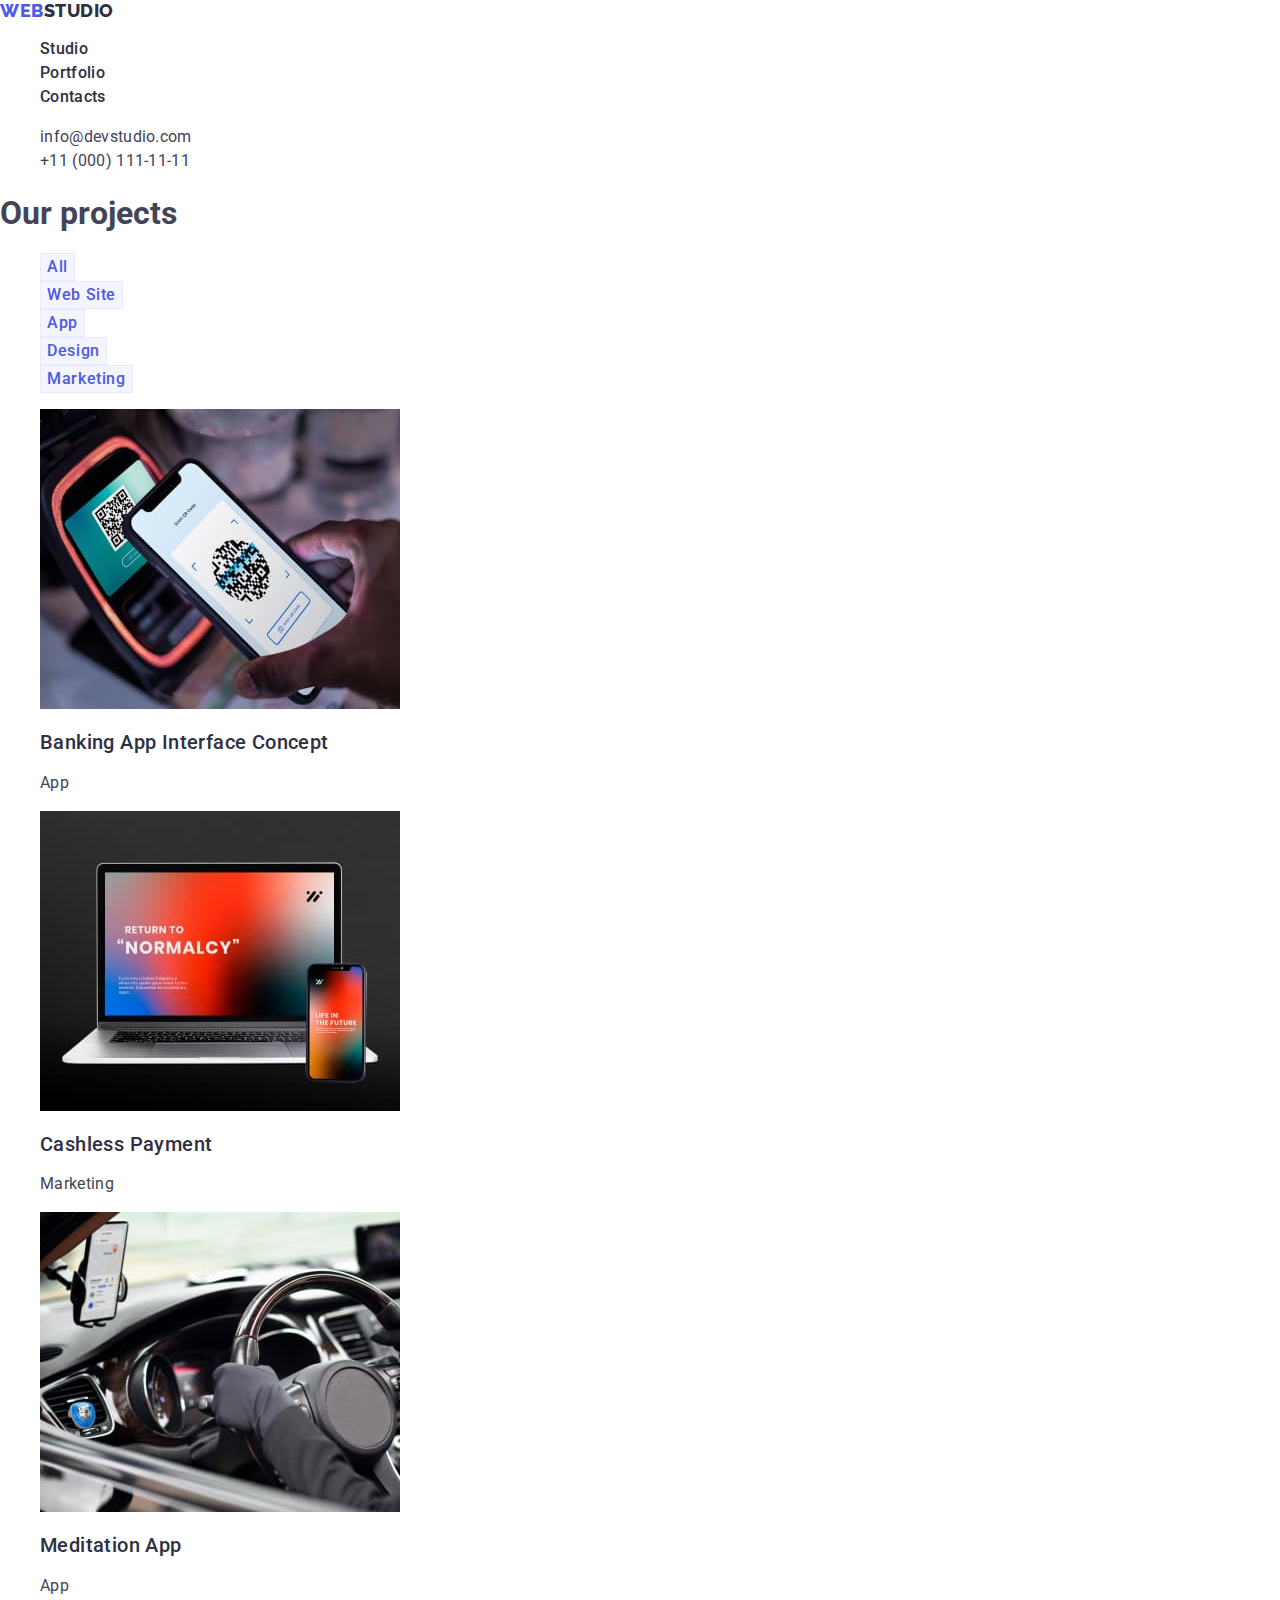
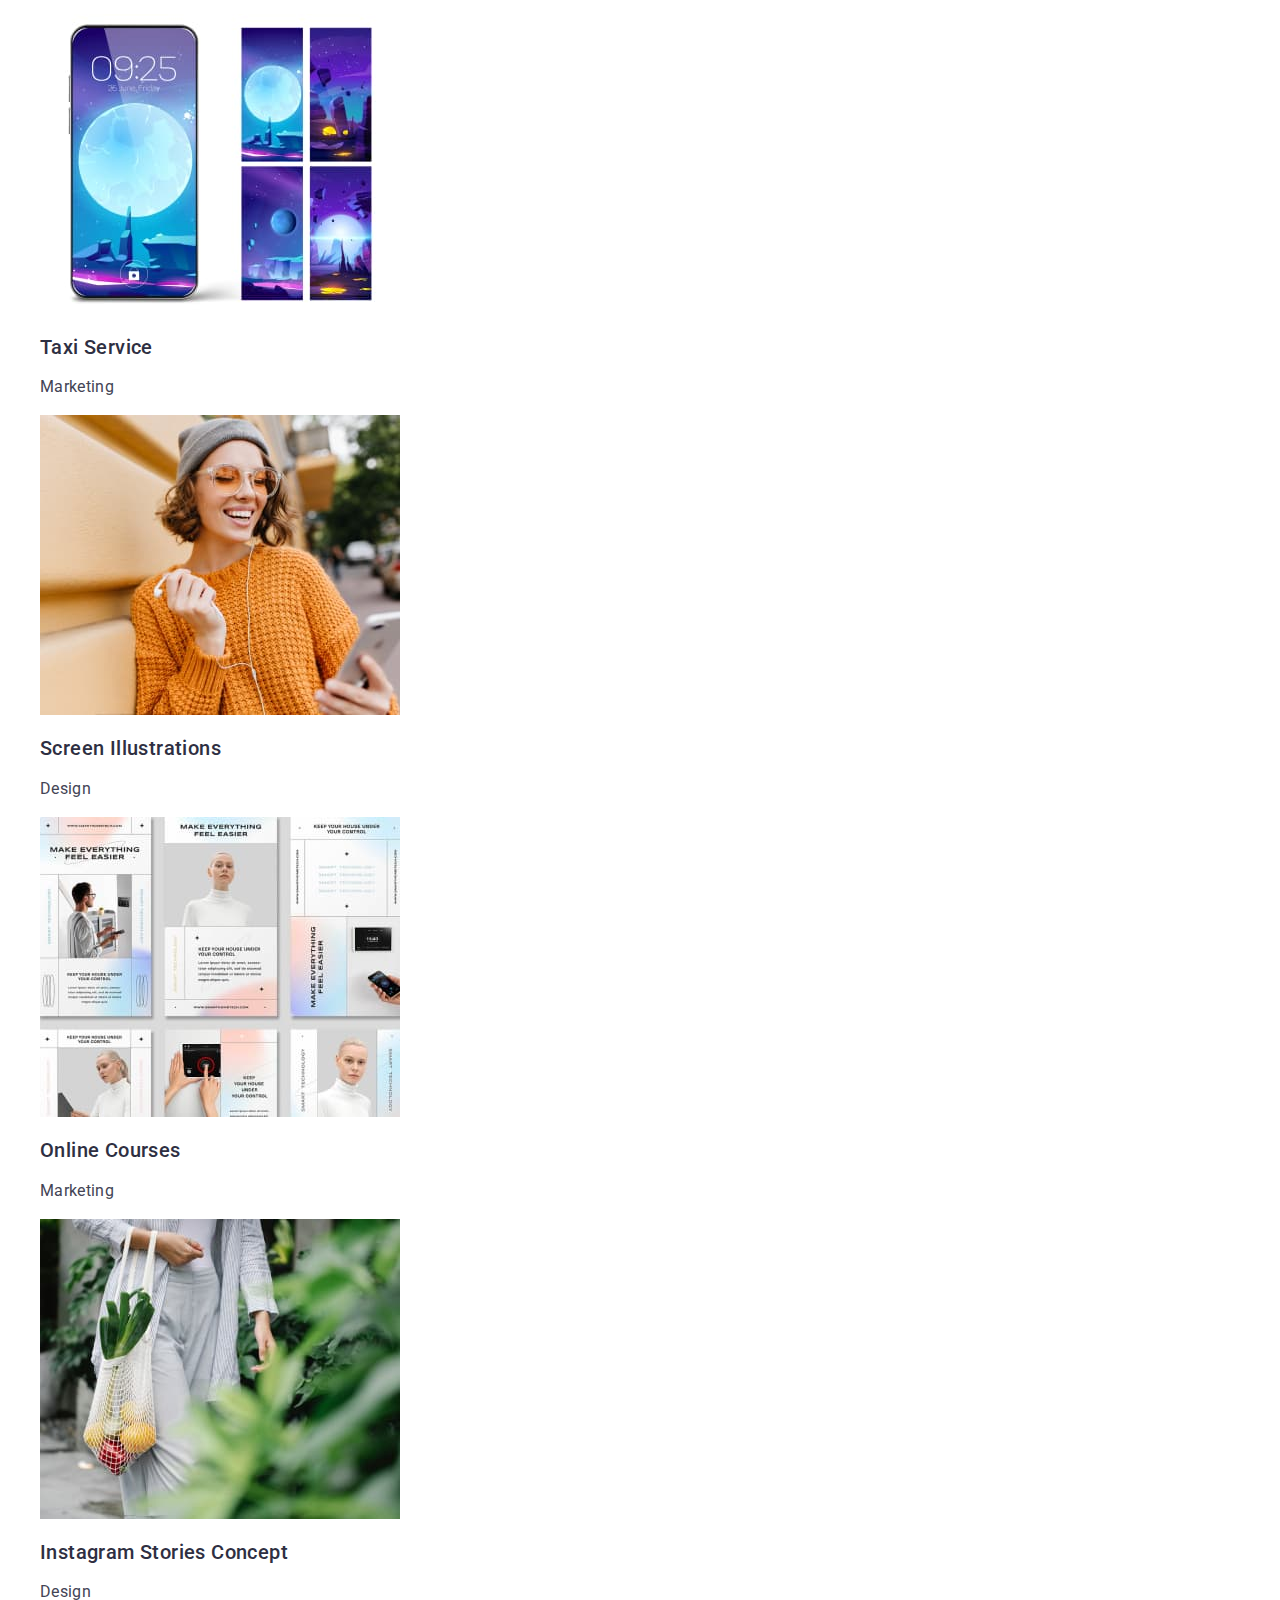
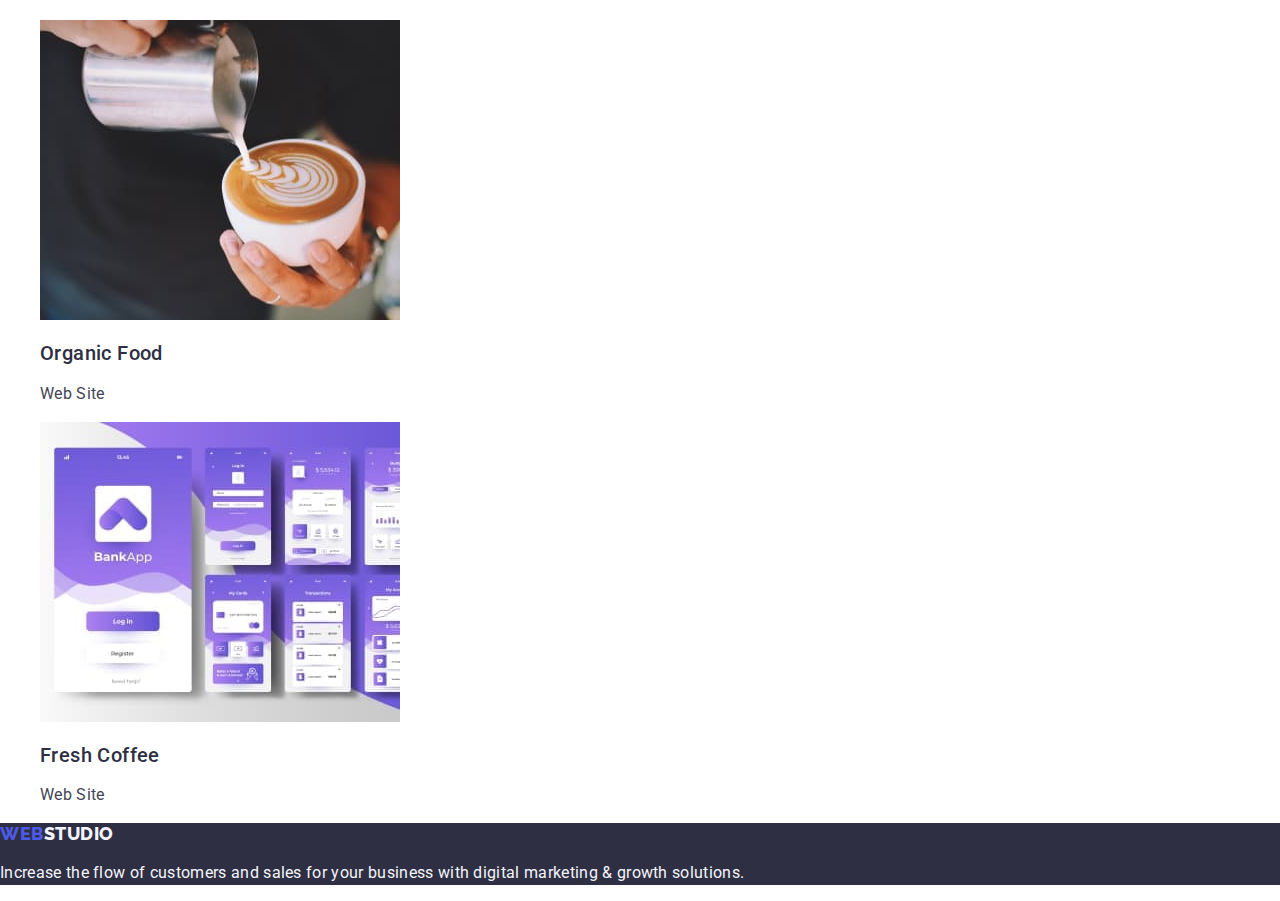
==== portfolio.html @ 51afe51d "Initial commit" ====
<!DOCTYPE html>
<html lang="en">
  <head>
    <meta charset="UTF-8" />
    <meta name="viewport" content="width=device-width, initial-scale=1.0" />
    <meta http-equiv="X-UA-Compatible" content="IE=edge" />
    <link rel="shortcut icon" href="./images//logo.svg" type="image/svg" />
    <link rel="preconnect" href="https://fonts.googleapis.com" />
    <link rel="preconnect" href="https://fonts.gstatic.com" crossorigin />
    <link
      href="https://fonts.googleapis.com/css2?family=Raleway:wght@800&family=Roboto:wght@400;500;700;900&display=swap"
      rel="stylesheet"
    />
    <link
      rel="stylesheet"
      href="https://cdn.jsdelivr.net/npm/modern-normalize@2.0.0/modern-normalize.min.css"
    />
    <link href="./css/styles.css" rel="stylesheet" />
    <title>Portfolio</title>
  </head>
  <body>
    <!-- Header -->

    <header class="section header">
      <nav class="header__nav">
        <a class="header__logo link" href="./index.html"
          >Web<span class="header__logo-studio">Studio</span></a
        >
        <ul class="menu list">
          <li class="menu__item">
            <a class="menu__link link" href="./index.html"> Studio</a>
          </li>
          <li class="menu__item">
            <a class="menu__link link" href="./portfolio.html"> Portfolio</a>
          </li>
          <li class="menu__item">
            <a class="menu__link link" href=""> Contacts</a>
          </li>
        </ul>
      </nav>
      <address class="header__address">
        <ul class="header__address__list list">
          <li class="header__address__item">
            <a
              class="header__address__link link"
              href="mailto:info@devstudio.com"
              >info@devstudio.com</a
            >
          </li>
          <li class="header__address__item">
            <a class="header__address__link link" href="tel:+110001111111"
              >+11 (000) 111-11-11</a
            >
          </li>
        </ul>
      </address>
    </header>

    <main class="main">
      <!-- <details>
        <summary>title</summary>
        <p>
          Lorem ipsum dolor sit amet consectetur adipisicing elit. Mollitia
          distinctio vitae eius? Atque placeat enim eaque et magni pariatur
          neque similique iusto blanditiis sunt, quos veniam modi, cupiditate
          beatae omnis!
        </p>
      </details> -->
      <!-- Our projects -->
      <section class="section portfolio">
        <h1 class="portfolio__head-title">Our projects</h1>
        <ul class="portfolio-btn__list list">
          <li class="portfolio-btn__item">
            <button class="portfolio-btn__button" type="button">All</button>
          </li>
          <li class="portfolio-btn__item">
            <button class="portfolio-btn__button" type="button">
              Web Site
            </button>
          </li>
          <li class="portfolio-btn__item">
            <button class="portfolio-btn__button" type="button">App</button>
          </li>
          <li class="portfolio-btn__item">
            <button class="portfolio-btn__button" type="button">Design</button>
          </li>
          <li class="portfolio-btn__item">
            <button class="portfolio-btn__button" type="button">
              Marketing
            </button>
          </li>
        </ul>
        <ul class="portfolio-projects list">
          <li class="portfolio-projects__item">
            <a class="portfolio-projects__link link" href="" target="_blank">
              <img
                class="portfolio-projects__image"
                src="./images/portfolio/img-1.jpg"
                alt="App - Banking App Interface Concept"
                width="360"
                height="300"
              />
              <h2 class="portfolio-projects__title">
                Banking App Interface Concept
              </h2>
              <p class="portfolio-projects__text">App</p>
            </a>
          </li>
          <li class="portfolio-projects__item">
            <a class="portfolio-projects__link link" href="" target="_blank">
              <img
                class="portfolio-projects__image"
                src="./images/portfolio/img-2.jpg"
                alt="Marketing - Cashless Payment"
                width="360"
                height="300"
              />
              <h2 class="portfolio-projects__title">Cashless Payment</h2>
              <p class="portfolio-projects__text">Marketing</p>
            </a>
          </li>
          <li class="portfolio-projects__item">
            <a class="portfolio-projects__link link" href="" target="_blank">
              <img
                class="portfolio-projects__image"
                src="./images/portfolio/img-3.jpg"
                alt="App - Meditation App"
                width="360"
                height="300"
              />
              <h2 class="portfolio-projects__title">Meditation App</h2>
              <p class="portfolio-projects__text">App</p>
            </a>
          </li>
          <li class="portfolio-projects__item">
            <a class="portfolio-projects__link link" href="" target="_blank">
              <img
                class="portfolio-projects__image"
                src="./images/portfolio/img-4.jpg"
                alt="Marketing - Taxi Service"
                width="360"
                height="300"
              />
              <h2 class="portfolio-projects__title">Taxi Service</h2>
              <p class="portfolio-projects__text">Marketing</p>
            </a>
          </li>
          <li class="portfolio-projects__item">
            <a class="portfolio-projects__link link" href="" target="_blank">
              <img
                class="portfolio-projects__image"
                src="./images/portfolio/img-5.jpg"
                alt="Design - Screen Illustrations"
                width="360"
                height="300"
              />
              <h2 class="portfolio-projects__title">Screen Illustrations</h2>
              <p class="portfolio-projects__text">Design</p>
            </a>
          </li>
          <li class="portfolio-projects__item">
            <a class="portfolio-projects__link link" href="" target="_blank">
              <img
                class="portfolio-projects__image"
                src="./images/portfolio/img-6.jpg"
                alt="Marketing - Online Courses"
                width="360"
                height="300"
              />
              <h2 class="portfolio-projects__title">Online Courses</h2>
              <p class="portfolio-projects__text">Marketing</p>
            </a>
          </li>
          <li class="portfolio-projects__item">
            <a class="portfolio-projects__link link" href="" target="_blank">
              <img
                class="portfolio-projects__image"
                src="./images/portfolio/img-7.jpg"
                alt="Design - Instagram Stories Concept"
                width="360"
                height="300"
              />
              <h2 class="portfolio-projects__title">
                Instagram Stories Concept
              </h2>
              <p class="portfolio-projects__text">Design</p>
            </a>
          </li>
          <li class="portfolio-projects__item">
            <a class="portfolio-projects__link link" href="" target="_blank">
              <img
                class="portfolio-projects__image"
                src="./images/portfolio/img-8.jpg"
                alt="Web Site - Organic Food"
                width="360"
                height="300"
              />
              <h2 class="portfolio-projects__title">Organic Food</h2>
              <p class="portfolio-projects__text">Web Site</p>
            </a>
          </li>
          <li class="portfolio-projects__item">
            <a class="portfolio-projects__link link" href="" target="_blank">
              <img
                class="portfolio-projects__image"
                src="./images/portfolio/img-9.jpg"
                alt="Web Site - Fresh Coffee"
                width="360"
                height="300"
              />
              <h2 class="portfolio-projects__title">Fresh Coffee</h2>
              <p class="portfolio-projects__text">Web Site</p>
            </a>
          </li>
        </ul>
      </section>
    </main>

    <!-- Footer -->

    <footer id="contacts" class="section footer">
      <a class="footer__logo link" href="./index.html"
        >Web<span class="footer__logo-studio">Studio</span></a
      >
      <p class="footer__text">
        Increase the flow of customers and sales for your business with digital
        marketing & growth solutions.
      </p>
    </footer>
  </body>
</html>
---- css/styles.css ----
:root {
  --navyblue: #2e2f42;
  --white: #ffffff;
  --slate: #434455;
  --iris: #4d5ae5;
  --cloud: #f4f4fd;
  --cornflower: #e7e9fc;
  --ocean: #404bbf;
}

body {
  font-family: "Roboto", sans-serif;
  color: var(--slate);
  background-color: var(--white);
}

button {
  cursor: pointer;
}

.link {
  text-decoration: none;
}

.list {
  list-style: none;
}

.main {
}

.section {
}

/* Header */

.header {
}

.header__nav {
}

.header__logo {
  font-family: "Raleway", sans-serif;
  font-size: 18px;
  /* font-style: normal; */
  font-weight: 800;
  line-height: 1.17;
  letter-spacing: 0.03em;
  text-transform: uppercase;
  color: var(--iris);
}

.header__logo-studio {
  color: var(--navyblue);
}

.menu {
}

.menu__item {
}

.menu__link {
  color: var(--navyblue);
  font-size: 16px;
  /* font-style: normal; */
  font-weight: 500;
  line-height: 1.5;
  letter-spacing: 0.02em;
}
.menu__link:hover,
.menu__link:focus {
  color: var(--ocean);
}

.header__address {
  font-style: normal;
}

.header__address__list {
}

.header__address__item {
}

.header__address__link {
  color: var(--slate);
  font-size: 16px;
  /* font-style: normal; */
  /* font-weight: 400; */
  line-height: 1.5;
  letter-spacing: 0.02em;
}

.header__address__link:hover,
.header__address__link:focus {
  color: var(--ocean);
}

/* Hero */

.section {
}

.hero {
  background-color: var(--navyblue);
}

.hero__head-title {
  color: var(--white);
  text-align: center;
  font-size: 56px;
  /* font-style: normal; */
  /* font-weight: 700; */
  line-height: 1.07;
  letter-spacing: 0.02em;
}
.hero__button {
  color: var(--white);
  font-size: 16px;
  /* font-style: normal; */
  font-weight: 500;
  line-height: 1.5;
  letter-spacing: 0.04em;
  background-color: var(--iris);
}

.hero__button:hover,
.hero__button:focus {
  background-color: var(--ocean);
}

/* Our advantages */

.advantages {
}

.advantages__head-title {
}

.advantages__list {
}

.advantages__item {
}

.advantages__title {
  color: var(--navyblue);
  font-size: 20px;
  /* font-style: normal; */
  font-weight: 500;
  line-height: 1.2;
  letter-spacing: 0.02em;
}

.advantages__text {
  color: var(--slate);
  font-size: 16px;
  /* font-style: normal; */
  /* font-weight: 400; */
  line-height: 1.5;
  letter-spacing: 0.02em;
}

/* What are we doing */

.about {
}

.about__head-title {
  color: var(--navyblue);
  text-align: center;
  font-size: 36px;
  /* font-style: normal; */
  /* font-weight: 700; */
  line-height: 1.11;
  letter-spacing: 0.02em;
  text-transform: capitalize;
}

.about__list {
}

.about__item {
}

.about__image {
}

/* Our Team */

.team {
  background: var(--cloud);
}

.team__head-title {
  color: var(--navyblue);
  text-align: center;
  font-size: 36px;
  /* font-style: normal; */
  /* font-weight: 700; */
  line-height: 1.11;
  letter-spacing: 0.02em;
  text-transform: capitalize;
}

.team__list {
}

.team__item {
  background-color: var(--white);
}

.team__image {
}

.team__title {
  color: var(--navyblue);
  text-align: center;
  font-size: 20px;
  /* font-style: normal; */
  font-weight: 500;
  line-height: 1.2;
  letter-spacing: 0.02em;
}

.team__text {
  color: var(--slate);
  text-align: center;
  font-size: 16px;
  /* font-style: normal; */
  /* font-weight: 400; */
  line-height: 1.5;
  letter-spacing: 0.02em;
}

/* Portfolio */

.portfolio {
}

.portfolio__head-title {
}

.portfolio-btn__list {
}

.portfolio-btn__item {
}

.portfolio-btn__button {
  color: var(--iris);
  text-align: center;
  font-size: 16px;
  /* font-style: normal; */
  font-weight: 500;
  line-height: 1.5;
  letter-spacing: 0.04em;

  border: 1px solid var(--cornflower);
  background: var(--cloud);
}

.portfolio-btn__button:hover,
.portfolio-btn__button:focus,
.portfolio-btn__button:active {
  color: var(--white);
  background: var(--ocean);
}

.portfolio-projects {
}

.portfolio-projects__item {
}

.portfolio-projects__link {
}

.portfolio-projects__image {
}

.portfolio-projects__title {
  color: var(--navyblue);
  font-size: 20px;
  /* font-style: normal; */
  font-weight: 500;
  line-height: 1.2;
  letter-spacing: 0.02em;
}

.portfolio-projects__text {
  color: var(--slate);
  font-size: 16px;
  /* font-style: normal; */
  /* font-weight: 400; */
  line-height: 1.5;
  line-height: 1.5;
  letter-spacing: 0.02em;
}

/* Footer */
.footer {
  background-color: var(--navyblue);
}

.footer__logo {
  font-family: "Raleway", sans-serif;
  font-size: 18px;
  /* font-style: normal; */
  font-weight: 800;
  line-height: 1.17;
  letter-spacing: 0.03em;
  text-transform: uppercase;
  color: var(--iris);
}

.footer__logo-studio {
  color: var(--cloud);
}

.footer__text {
  color: var(--cloud);
  font-size: 16px;
  /* font-style: normal; */
  /* font-weight: 400; */
  line-height: 1.5;
  letter-spacing: 0.02em;
}
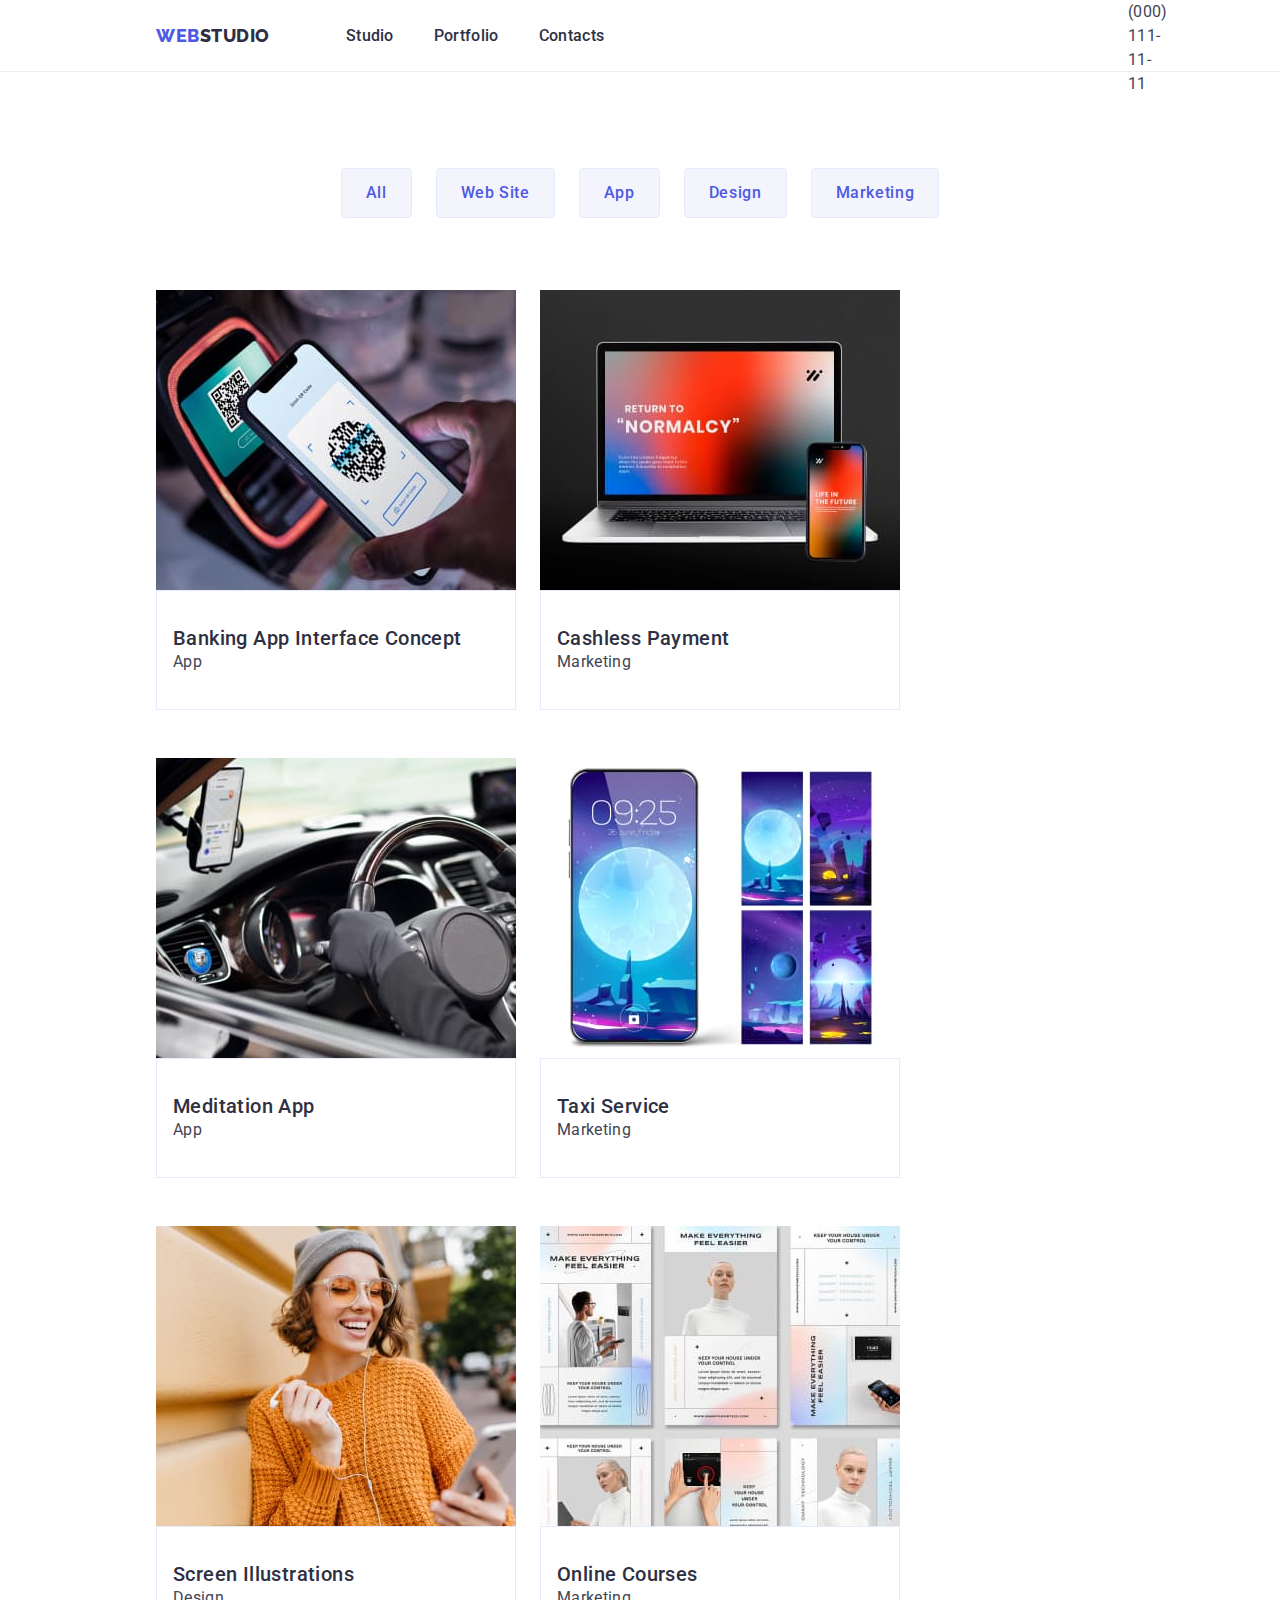
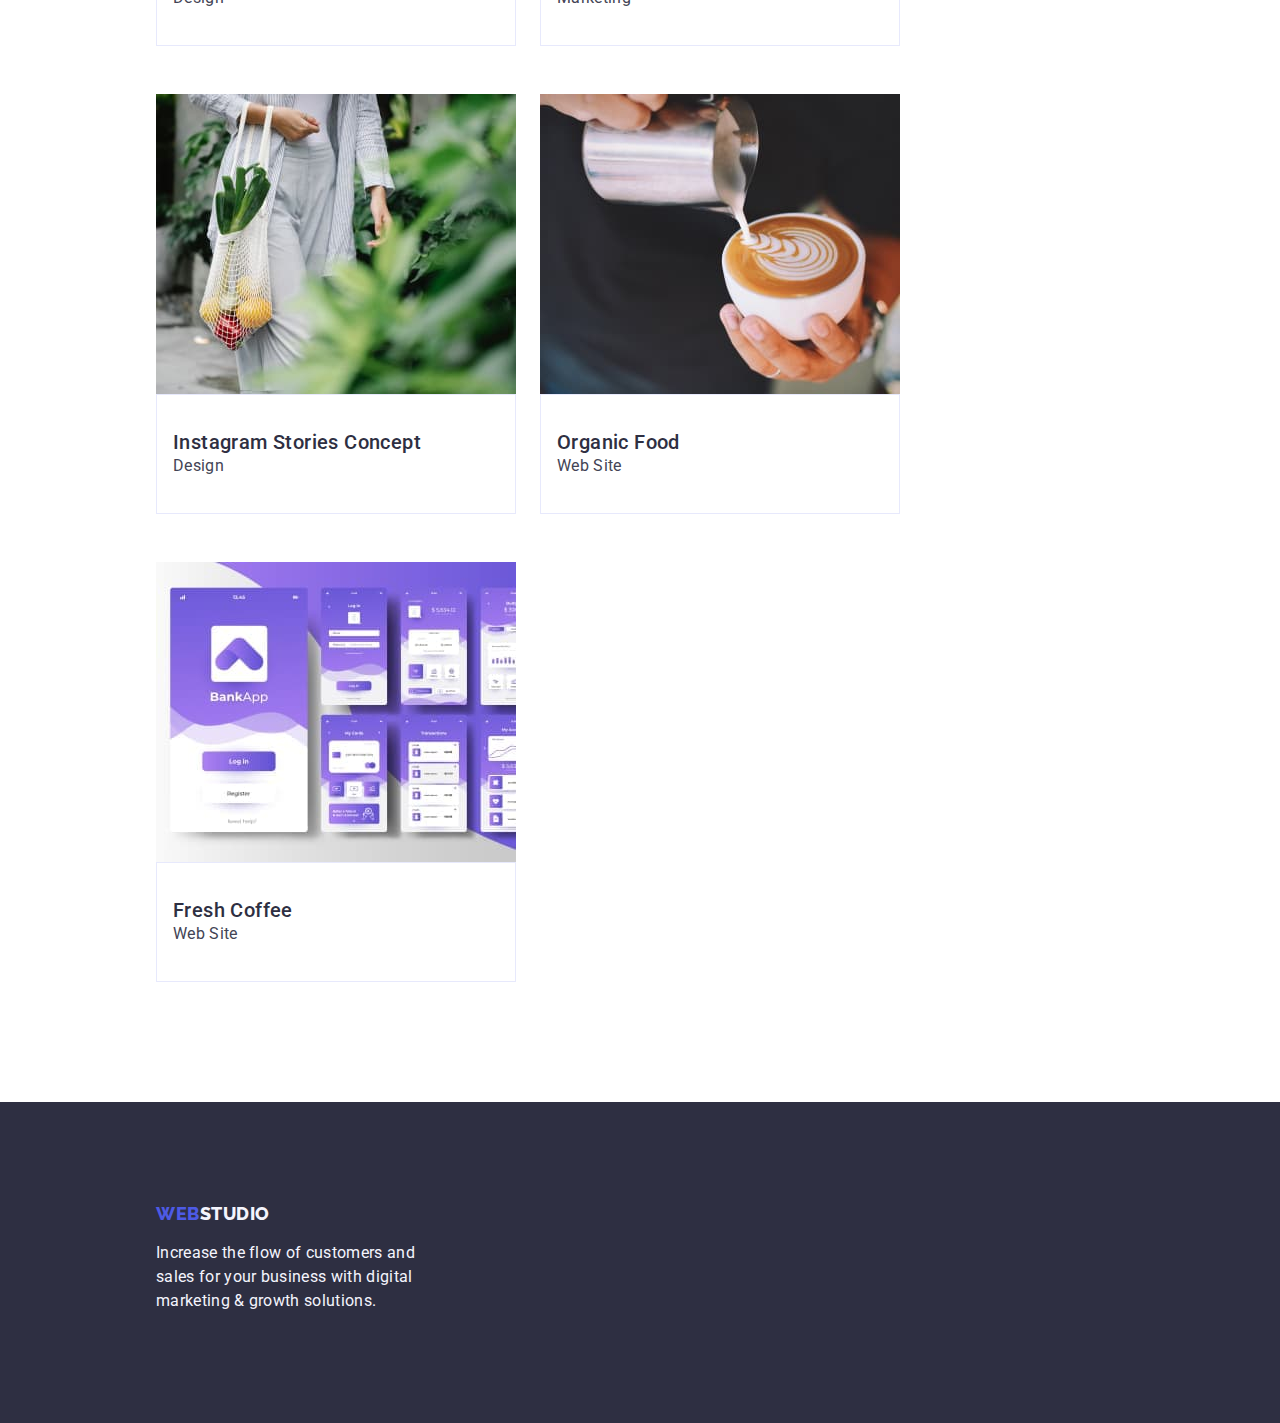
==== commit 553d977e: "added flex" ====
--- a/portfolio.html
+++ b/portfolio.html
@@ -22,210 +22,231 @@
     <!-- Header -->
 
     <header class="section header">
-      <nav class="header__nav">
-        <a class="header__logo link" href="./index.html"
-          >Web<span class="header__logo-studio">Studio</span></a
-        >
-        <ul class="menu list">
-          <li class="menu__item">
-            <a class="menu__link link" href="./index.html"> Studio</a>
-          </li>
-          <li class="menu__item">
-            <a class="menu__link link" href="./portfolio.html"> Portfolio</a>
-          </li>
-          <li class="menu__item">
-            <a class="menu__link link" href=""> Contacts</a>
-          </li>
-        </ul>
-      </nav>
-      <address class="header__address">
-        <ul class="header__address__list list">
-          <li class="header__address__item">
-            <a
-              class="header__address__link link"
-              href="mailto:info@devstudio.com"
-              >info@devstudio.com</a
-            >
-          </li>
-          <li class="header__address__item">
-            <a class="header__address__link link" href="tel:+110001111111"
-              >+11 (000) 111-11-11</a
-            >
-          </li>
-        </ul>
-      </address>
+      <div class="container">
+        <nav class="header__nav">
+          <a class="header__logo link" href="./index.html"
+            >Web<span class="header__logo-studio">Studio</span></a
+          >
+          <ul class="menu list">
+            <li class="menu__item">
+              <a class="menu__link link" href="./index.html"> Studio</a>
+            </li>
+            <li class="menu__item">
+              <a class="menu__link link" href="./portfolio.html"> Portfolio</a>
+            </li>
+            <li class="menu__item">
+              <a class="menu__link link" href=""> Contacts</a>
+            </li>
+          </ul>
+        </nav>
+        <address class="header__address">
+          <ul class="header__address__list list">
+            <li class="header__address__item">
+              <a
+                class="header__address__link link"
+                href="mailto:info@devstudio.com"
+                >info@devstudio.com</a
+              >
+            </li>
+            <li class="header__address__item">
+              <a class="header__address__link link" href="tel:+110001111111"
+                >+11 (000) 111-11-11</a
+              >
+            </li>
+          </ul>
+        </address>
+      </div>
     </header>
 
     <main class="main">
-      <!-- <details>
-        <summary>title</summary>
-        <p>
-          Lorem ipsum dolor sit amet consectetur adipisicing elit. Mollitia
-          distinctio vitae eius? Atque placeat enim eaque et magni pariatur
-          neque similique iusto blanditiis sunt, quos veniam modi, cupiditate
-          beatae omnis!
-        </p>
-      </details> -->
       <!-- Our projects -->
       <section class="section portfolio">
-        <h1 class="portfolio__head-title">Our projects</h1>
-        <ul class="portfolio-btn__list list">
-          <li class="portfolio-btn__item">
-            <button class="portfolio-btn__button" type="button">All</button>
-          </li>
-          <li class="portfolio-btn__item">
-            <button class="portfolio-btn__button" type="button">
-              Web Site
-            </button>
-          </li>
-          <li class="portfolio-btn__item">
-            <button class="portfolio-btn__button" type="button">App</button>
-          </li>
-          <li class="portfolio-btn__item">
-            <button class="portfolio-btn__button" type="button">Design</button>
-          </li>
-          <li class="portfolio-btn__item">
-            <button class="portfolio-btn__button" type="button">
-              Marketing
-            </button>
-          </li>
-        </ul>
-        <ul class="portfolio-projects list">
-          <li class="portfolio-projects__item">
-            <a class="portfolio-projects__link link" href="" target="_blank">
-              <img
-                class="portfolio-projects__image"
-                src="./images/portfolio/img-1.jpg"
-                alt="App - Banking App Interface Concept"
-                width="360"
-                height="300"
-              />
-              <h2 class="portfolio-projects__title">
-                Banking App Interface Concept
-              </h2>
-              <p class="portfolio-projects__text">App</p>
-            </a>
-          </li>
-          <li class="portfolio-projects__item">
-            <a class="portfolio-projects__link link" href="" target="_blank">
-              <img
-                class="portfolio-projects__image"
-                src="./images/portfolio/img-2.jpg"
-                alt="Marketing - Cashless Payment"
-                width="360"
-                height="300"
-              />
-              <h2 class="portfolio-projects__title">Cashless Payment</h2>
-              <p class="portfolio-projects__text">Marketing</p>
-            </a>
-          </li>
-          <li class="portfolio-projects__item">
-            <a class="portfolio-projects__link link" href="" target="_blank">
-              <img
-                class="portfolio-projects__image"
-                src="./images/portfolio/img-3.jpg"
-                alt="App - Meditation App"
-                width="360"
-                height="300"
-              />
-              <h2 class="portfolio-projects__title">Meditation App</h2>
-              <p class="portfolio-projects__text">App</p>
-            </a>
-          </li>
-          <li class="portfolio-projects__item">
-            <a class="portfolio-projects__link link" href="" target="_blank">
-              <img
-                class="portfolio-projects__image"
-                src="./images/portfolio/img-4.jpg"
-                alt="Marketing - Taxi Service"
-                width="360"
-                height="300"
-              />
-              <h2 class="portfolio-projects__title">Taxi Service</h2>
-              <p class="portfolio-projects__text">Marketing</p>
-            </a>
-          </li>
-          <li class="portfolio-projects__item">
-            <a class="portfolio-projects__link link" href="" target="_blank">
-              <img
-                class="portfolio-projects__image"
-                src="./images/portfolio/img-5.jpg"
-                alt="Design - Screen Illustrations"
-                width="360"
-                height="300"
-              />
-              <h2 class="portfolio-projects__title">Screen Illustrations</h2>
-              <p class="portfolio-projects__text">Design</p>
-            </a>
-          </li>
-          <li class="portfolio-projects__item">
-            <a class="portfolio-projects__link link" href="" target="_blank">
-              <img
-                class="portfolio-projects__image"
-                src="./images/portfolio/img-6.jpg"
-                alt="Marketing - Online Courses"
-                width="360"
-                height="300"
-              />
-              <h2 class="portfolio-projects__title">Online Courses</h2>
-              <p class="portfolio-projects__text">Marketing</p>
-            </a>
-          </li>
-          <li class="portfolio-projects__item">
-            <a class="portfolio-projects__link link" href="" target="_blank">
-              <img
-                class="portfolio-projects__image"
-                src="./images/portfolio/img-7.jpg"
-                alt="Design - Instagram Stories Concept"
-                width="360"
-                height="300"
-              />
-              <h2 class="portfolio-projects__title">
-                Instagram Stories Concept
-              </h2>
-              <p class="portfolio-projects__text">Design</p>
-            </a>
-          </li>
-          <li class="portfolio-projects__item">
-            <a class="portfolio-projects__link link" href="" target="_blank">
-              <img
-                class="portfolio-projects__image"
-                src="./images/portfolio/img-8.jpg"
-                alt="Web Site - Organic Food"
-                width="360"
-                height="300"
-              />
-              <h2 class="portfolio-projects__title">Organic Food</h2>
-              <p class="portfolio-projects__text">Web Site</p>
-            </a>
-          </li>
-          <li class="portfolio-projects__item">
-            <a class="portfolio-projects__link link" href="" target="_blank">
-              <img
-                class="portfolio-projects__image"
-                src="./images/portfolio/img-9.jpg"
-                alt="Web Site - Fresh Coffee"
-                width="360"
-                height="300"
-              />
-              <h2 class="portfolio-projects__title">Fresh Coffee</h2>
-              <p class="portfolio-projects__text">Web Site</p>
-            </a>
-          </li>
-        </ul>
+        <div class="container">
+          <h1 class="portfolio__head-title visually-hidden">Our projects</h1>
+          <ul class="portfolio-btn__list list">
+            <li class="portfolio-btn__item">
+              <button class="portfolio-btn__button" type="button">All</button>
+            </li>
+            <li class="portfolio-btn__item">
+              <button class="portfolio-btn__button" type="button">
+                Web Site
+              </button>
+            </li>
+            <li class="portfolio-btn__item">
+              <button class="portfolio-btn__button" type="button">App</button>
+            </li>
+            <li class="portfolio-btn__item">
+              <button class="portfolio-btn__button" type="button">
+                Design
+              </button>
+            </li>
+            <li class="portfolio-btn__item">
+              <button class="portfolio-btn__button" type="button">
+                Marketing
+              </button>
+            </li>
+          </ul>
+          <ul class="portfolio-projects list">
+            <li class="portfolio-projects__item">
+              <a class="portfolio-projects__link link" href="" target="_blank">
+                <img
+                  class="portfolio-projects__image"
+                  src="./images/portfolio/img-1.jpg"
+                  alt="App - Banking App Interface Concept"
+                  width="360"
+                  height="300"
+                />
+                <div class="portfolio-projects__item--content">
+                  <h2 class="portfolio-projects__title">
+                    Banking App Interface Concept
+                  </h2>
+                  <p class="portfolio-projects__text">App</p>
+                </div>
+              </a>
+            </li>
+            <li class="portfolio-projects__item">
+              <a class="portfolio-projects__link link" href="" target="_blank">
+                <img
+                  class="portfolio-projects__image"
+                  src="./images/portfolio/img-2.jpg"
+                  alt="Marketing - Cashless Payment"
+                  width="360"
+                  height="300"
+                />
+                <div class="portfolio-projects__item--content">
+                  <h2 class="portfolio-projects__title">Cashless Payment</h2>
+                  <p class="portfolio-projects__text">Marketing</p>
+                </div>
+              </a>
+            </li>
+            <li class="portfolio-projects__item">
+              <a class="portfolio-projects__link link" href="" target="_blank">
+                <img
+                  class="portfolio-projects__image"
+                  src="./images/portfolio/img-3.jpg"
+                  alt="App - Meditation App"
+                  width="360"
+                  height="300"
+                />
+                <div class="portfolio-projects__item--content">
+                  <h2 class="portfolio-projects__title">Meditation App</h2>
+                  <p class="portfolio-projects__text">App</p>
+                </div>
+              </a>
+            </li>
+            <li class="portfolio-projects__item">
+              <a class="portfolio-projects__link link" href="" target="_blank">
+                <img
+                  class="portfolio-projects__image"
+                  src="./images/portfolio/img-4.jpg"
+                  alt="Marketing - Taxi Service"
+                  width="360"
+                  height="300"
+                />
+                <div class="portfolio-projects__item--content">
+                  <h2 class="portfolio-projects__title">Taxi Service</h2>
+                  <p class="portfolio-projects__text">Marketing</p>
+                </div>
+              </a>
+            </li>
+            <li class="portfolio-projects__item">
+              <a class="portfolio-projects__link link" href="" target="_blank">
+                <img
+                  class="portfolio-projects__image"
+                  src="./images/portfolio/img-5.jpg"
+                  alt="Design - Screen Illustrations"
+                  width="360"
+                  height="300"
+                />
+                <div class="portfolio-projects__item--content">
+                  <h2 class="portfolio-projects__title">
+                    Screen Illustrations
+                  </h2>
+                  <p class="portfolio-projects__text">Design</p>
+                </div>
+              </a>
+            </li>
+            <li class="portfolio-projects__item">
+              <a class="portfolio-projects__link link" href="" target="_blank">
+                <img
+                  class="portfolio-projects__image"
+                  src="./images/portfolio/img-6.jpg"
+                  alt="Marketing - Online Courses"
+                  width="360"
+                  height="300"
+                />
+                <div class="portfolio-projects__item--content">
+                  <h2 class="portfolio-projects__title">Online Courses</h2>
+                  <p class="portfolio-projects__text">Marketing</p>
+                </div>
+              </a>
+            </li>
+            <li class="portfolio-projects__item">
+              <a class="portfolio-projects__link link" href="" target="_blank">
+                <img
+                  class="portfolio-projects__image"
+                  src="./images/portfolio/img-7.jpg"
+                  alt="Design - Instagram Stories Concept"
+                  width="360"
+                  height="300"
+                />
+                <div class="portfolio-projects__item--content">
+                  <h2 class="portfolio-projects__title">
+                    Instagram Stories Concept
+                  </h2>
+                  <p class="portfolio-projects__text">Design</p>
+                </div>
+              </a>
+            </li>
+            <li class="portfolio-projects__item">
+              <a class="portfolio-projects__link link" href="" target="_blank">
+                <img
+                  class="portfolio-projects__image"
+                  src="./images/portfolio/img-8.jpg"
+                  alt="Web Site - Organic Food"
+                  width="360"
+                  height="300"
+                />
+                <div class="portfolio-projects__item--content">
+                  <h2 class="portfolio-projects__title">Organic Food</h2>
+                  <p class="portfolio-projects__text">Web Site</p>
+                </div>
+              </a>
+            </li>
+            <li class="portfolio-projects__item">
+              <a class="portfolio-projects__link link" href="" target="_blank">
+                <img
+                  class="portfolio-projects__image"
+                  src="./images/portfolio/img-9.jpg"
+                  alt="Web Site - Fresh Coffee"
+                  width="360"
+                  height="300"
+                />
+                <div class="portfolio-projects__item--content">
+                  <h2 class="portfolio-projects__title">Fresh Coffee</h2>
+                  <p class="portfolio-projects__text">Web Site</p>
+                </div>
+              </a>
+            </li>
+          </ul>
+        </div>
       </section>
     </main>
 
     <!-- Footer -->
 
     <footer id="contacts" class="section footer">
-      <a class="footer__logo link" href="./index.html"
-        >Web<span class="footer__logo-studio">Studio</span></a
-      >
-      <p class="footer__text">
-        Increase the flow of customers and sales for your business with digital
-        marketing & growth solutions.
-      </p>
+      <div class="container">
+        <div class="footer__content">
+          <a class="footer__logo link" href="./index.html"
+            >Web<span class="footer__logo-studio">Studio</span></a
+          >
+          <p class="footer__text">
+            Increase the flow of customers and sales for your business with
+            digital marketing & growth solutions.
+          </p>
+        </div>
+      </div>
     </footer>
   </body>
 </html>
--- a/css/styles.css
+++ b/css/styles.css
@@ -14,10 +14,30 @@
   background-color: var(--white);
 }
 
+p,
+h1,
+h2,
+h3,
+h4,
+h5,
+h6 {
+  margin: 0;
+}
+
+ul,
+ol {
+  padding-left: 0;
+  margin: 0;
+}
+
 button {
   cursor: pointer;
 }
 
+img {
+  display: block;
+}
+
 .link {
   text-decoration: none;
 }
@@ -29,26 +49,56 @@
 .main {
 }
 
+.container {
+  padding-left: 156px;
+  padding-right: 156px;
+}
+
 .section {
 }
 
+.visually-hidden {
+  position: absolute;
+  width: 1px;
+  height: 1px;
+  margin: -1px;
+  border: 0;
+  padding: 0;
+  white-space: nowrap;
+  clip-path: inset(100%);
+  clip: rect(0 0 0 0);
+  overflow: hidden;
+}
+
 /* Header */
 
 .header {
+  display: flex;
+  align-items: center;
+  background-color: #ffffff;
+  height: 72px;
+  border-bottom: 1px solid #eeeeee;
+}
+
+.header .container {
+  display: flex;
+  align-items: center;
 }
 
 .header__nav {
+  display: flex;
+  align-items: center;
 }
 
 .header__logo {
   font-family: "Raleway", sans-serif;
   font-size: 18px;
-  /* font-style: normal; */
   font-weight: 800;
   line-height: 1.17;
   letter-spacing: 0.03em;
   text-transform: uppercase;
   color: var(--iris);
+  margin-right: 76px;
 }
 
 .header__logo-studio {
@@ -56,15 +106,21 @@
 }
 
 .menu {
+  display: flex;
+  flex-direction: row;
+  margin-right: 332px;
 }
 
 .menu__item {
 }
 
+.menu__item:not(:last-child) {
+  margin-right: 40px;
+}
+
 .menu__link {
   color: var(--navyblue);
   font-size: 16px;
-  /* font-style: normal; */
   font-weight: 500;
   line-height: 1.5;
   letter-spacing: 0.02em;
@@ -79,16 +135,20 @@
 }
 
 .header__address__list {
+  display: flex;
+  flex-direction: row;
 }
 
 .header__address__item {
+}
+
+.header__address__item:not(:last-child) {
+  margin-right: 40px;
 }
 
 .header__address__link {
   color: var(--slate);
   font-size: 16px;
-  /* font-style: normal; */
-  /* font-weight: 400; */
   line-height: 1.5;
   letter-spacing: 0.02em;
 }
@@ -104,26 +164,41 @@
 }
 
 .hero {
+  display: flex;
+  flex-direction: column;
+  justify-content: center;
+  align-items: center;
+  height: 600px;
   background-color: var(--navyblue);
+}
+
+.hero .container {
+  display: flex;
+  flex-direction: column;
+  justify-content: center;
+  align-items: center;
 }
 
 .hero__head-title {
   color: var(--white);
   text-align: center;
   font-size: 56px;
-  /* font-style: normal; */
-  /* font-weight: 700; */
   line-height: 1.07;
   letter-spacing: 0.02em;
+  margin-bottom: 48px;
 }
 .hero__button {
   color: var(--white);
   font-size: 16px;
-  /* font-style: normal; */
   font-weight: 500;
   line-height: 1.5;
   letter-spacing: 0.04em;
-  background-color: var(--iris);
+
+  padding: 16px 32px;
+
+  border-radius: 4px;
+  background: var(--iris, #4d5ae5);
+  box-shadow: 0px 4px 4px 0px rgba(0, 0, 0, 0.15);
 }
 
 .hero__button:hover,
@@ -134,12 +209,16 @@
 /* Our advantages */
 
 .advantages {
+  padding-top: 120px;
+  padding-bottom: 60px;
 }
 
 .advantages__head-title {
 }
 
 .advantages__list {
+  display: flex;
+  gap: 24px;
 }
 
 .advantages__item {
@@ -148,17 +227,15 @@
 .advantages__title {
   color: var(--navyblue);
   font-size: 20px;
-  /* font-style: normal; */
   font-weight: 500;
   line-height: 1.2;
   letter-spacing: 0.02em;
+  margin-bottom: 8px;
 }
 
 .advantages__text {
   color: var(--slate);
   font-size: 16px;
-  /* font-style: normal; */
-  /* font-weight: 400; */
   line-height: 1.5;
   letter-spacing: 0.02em;
 }
@@ -166,20 +243,23 @@
 /* What are we doing */
 
 .about {
+  padding-top: 60px;
+  padding-bottom: 120px;
 }
 
 .about__head-title {
   color: var(--navyblue);
   text-align: center;
   font-size: 36px;
-  /* font-style: normal; */
-  /* font-weight: 700; */
   line-height: 1.11;
   letter-spacing: 0.02em;
   text-transform: capitalize;
+  margin-bottom: 72px;
 }
 
 .about__list {
+  display: flex;
+  gap: 24px;
 }
 
 .about__item {
@@ -192,20 +272,22 @@
 
 .team {
   background: var(--cloud);
+  padding: 120px 0;
 }
 
 .team__head-title {
   color: var(--navyblue);
   text-align: center;
   font-size: 36px;
-  /* font-style: normal; */
-  /* font-weight: 700; */
   line-height: 1.11;
   letter-spacing: 0.02em;
   text-transform: capitalize;
+  margin-bottom: 72px;
 }
 
 .team__list {
+  display: flex;
+  gap: 24px;
 }
 
 .team__item {
@@ -215,11 +297,19 @@
 .team__image {
 }
 
+.team__item--content {
+  display: flex;
+  flex-direction: column;
+  justify-content: center;
+  align-items: center;
+  width: 264px;
+  height: 120px;
+}
+
 .team__title {
   color: var(--navyblue);
   text-align: center;
   font-size: 20px;
-  /* font-style: normal; */
   font-weight: 500;
   line-height: 1.2;
   letter-spacing: 0.02em;
@@ -229,8 +319,6 @@
   color: var(--slate);
   text-align: center;
   font-size: 16px;
-  /* font-style: normal; */
-  /* font-weight: 400; */
   line-height: 1.5;
   letter-spacing: 0.02em;
 }
@@ -244,20 +332,26 @@
 }
 
 .portfolio-btn__list {
+  display: flex;
+  justify-content: center;
+  gap: 24px;
+  padding-top: 96px;
+  padding-bottom: 36px;
 }
 
 .portfolio-btn__item {
 }
 
 .portfolio-btn__button {
+  padding: 12px 24px;
   color: var(--iris);
   text-align: center;
   font-size: 16px;
-  /* font-style: normal; */
   font-weight: 500;
   line-height: 1.5;
   letter-spacing: 0.04em;
 
+  border-radius: 4px;
   border: 1px solid var(--cornflower);
   background: var(--cloud);
 }
@@ -270,6 +364,11 @@
 }
 
 .portfolio-projects {
+  display: flex;
+  flex-wrap: wrap;
+  gap: 48px 24px;
+  padding-top: 36px;
+  padding-bottom: 120px;
 }
 
 .portfolio-projects__item {
@@ -281,10 +380,22 @@
 .portfolio-projects__image {
 }
 
+.portfolio-projects__item--content {
+  display: flex;
+  flex-direction: column;
+  justify-content: center;
+  align-items: flex-start;
+  width: 360px;
+  height: 120px;
+  padding: 0 16px;
+
+  border: 1px solid var(--cornflower);
+  background: var(--white);
+}
+
 .portfolio-projects__title {
   color: var(--navyblue);
   font-size: 20px;
-  /* font-style: normal; */
   font-weight: 500;
   line-height: 1.2;
   letter-spacing: 0.02em;
@@ -293,8 +404,6 @@
 .portfolio-projects__text {
   color: var(--slate);
   font-size: 16px;
-  /* font-style: normal; */
-  /* font-weight: 400; */
   line-height: 1.5;
   line-height: 1.5;
   letter-spacing: 0.02em;
@@ -303,12 +412,17 @@
 /* Footer */
 .footer {
   background-color: var(--navyblue);
+  height: 321px;
+}
+
+.footer__content {
+  width: 264px;
+  padding-top: 101px;
 }
 
 .footer__logo {
   font-family: "Raleway", sans-serif;
   font-size: 18px;
-  /* font-style: normal; */
   font-weight: 800;
   line-height: 1.17;
   letter-spacing: 0.03em;
@@ -323,8 +437,7 @@
 .footer__text {
   color: var(--cloud);
   font-size: 16px;
-  /* font-style: normal; */
-  /* font-weight: 400; */
-  line-height: 1.5;
-  letter-spacing: 0.02em;
-}
+  line-height: 1.5;
+  letter-spacing: 0.02em;
+  margin-top: 17px;
+}
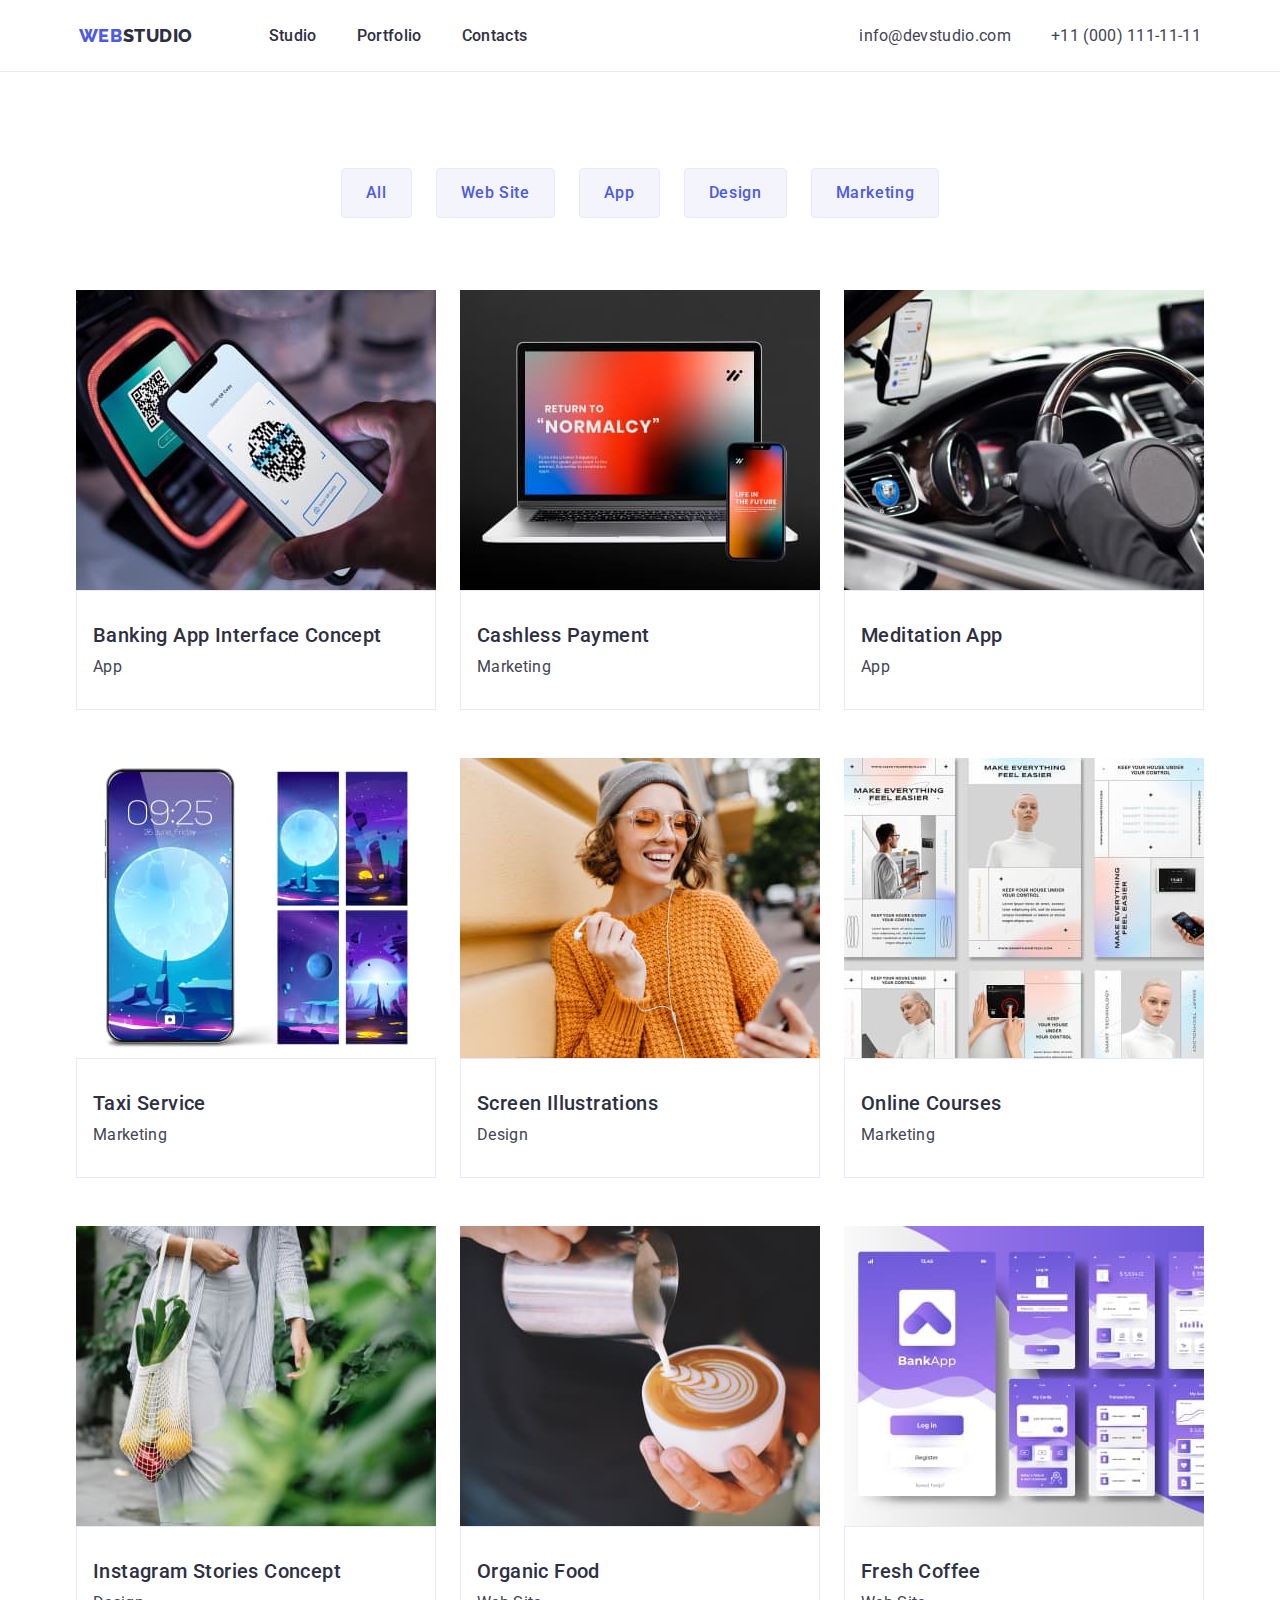
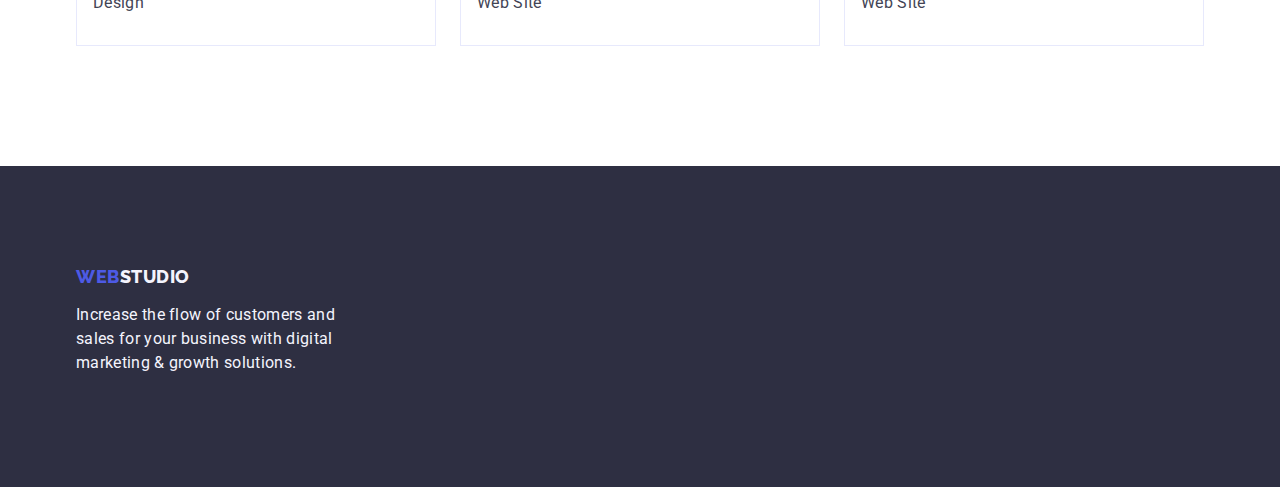
==== commit ae38973f: "update styles" ====
--- a/portfolio.html
+++ b/portfolio.html
@@ -237,15 +237,13 @@
 
     <footer id="contacts" class="section footer">
       <div class="container">
-        <div class="footer__content">
-          <a class="footer__logo link" href="./index.html"
-            >Web<span class="footer__logo-studio">Studio</span></a
-          >
-          <p class="footer__text">
-            Increase the flow of customers and sales for your business with
-            digital marketing & growth solutions.
-          </p>
-        </div>
+        <a class="footer__logo link" href="./index.html"
+          >Web<span class="footer__logo-studio">Studio</span></a
+        >
+        <p class="footer__text">
+          Increase the flow of customers and sales for your business with
+          digital marketing & growth solutions.
+        </p>
       </div>
     </footer>
   </body>
--- a/css/styles.css
+++ b/css/styles.css
@@ -50,8 +50,9 @@
 }
 
 .container {
-  padding-left: 156px;
-  padding-right: 156px;
+  max-width: 1158px;
+  margin: 0 auto;
+  padding: 0 15px;
 }
 
 .section {
@@ -74,10 +75,11 @@
 
 .header {
   display: flex;
+  justify-content: center;
   align-items: center;
   background-color: #ffffff;
   height: 72px;
-  border-bottom: 1px solid #eeeeee;
+  border-bottom: 1px solid #e7e9fc;
 }
 
 .header .container {
@@ -164,12 +166,9 @@
 }
 
 .hero {
-  display: flex;
-  flex-direction: column;
-  justify-content: center;
-  align-items: center;
   height: 600px;
   background-color: var(--navyblue);
+  padding: 188px 0;
 }
 
 .hero .container {
@@ -186,6 +185,7 @@
   line-height: 1.07;
   letter-spacing: 0.02em;
   margin-bottom: 48px;
+  max-width: 496px;
 }
 .hero__button {
   color: var(--white);
@@ -197,8 +197,12 @@
   padding: 16px 32px;
 
   border-radius: 4px;
-  background: var(--iris, #4d5ae5);
+  background: var(--iris);
   box-shadow: 0px 4px 4px 0px rgba(0, 0, 0, 0.15);
+
+  min-width: 169px;
+  height: 56px;
+  border: none;
 }
 
 .hero__button:hover,
@@ -209,8 +213,9 @@
 /* Our advantages */
 
 .advantages {
-  padding-top: 120px;
-  padding-bottom: 60px;
+  display: flex;
+  justify-content: center;
+  padding: 120px 0;
 }
 
 .advantages__head-title {
@@ -222,6 +227,7 @@
 }
 
 .advantages__item {
+  width: calc((100% - 72px) / 4);
 }
 
 .advantages__title {
@@ -243,7 +249,8 @@
 /* What are we doing */
 
 .about {
-  padding-top: 60px;
+  display: flex;
+  justify-content: center;
   padding-bottom: 120px;
 }
 
@@ -263,6 +270,7 @@
 }
 
 .about__item {
+  width: calc((100% - 48px) / 3);
 }
 
 .about__image {
@@ -271,6 +279,8 @@
 /* Our Team */
 
 .team {
+  display: flex;
+  justify-content: center;
   background: var(--cloud);
   padding: 120px 0;
 }
@@ -291,19 +301,17 @@
 }
 
 .team__item {
+  width: calc((100% - 72px) / 4);
   background-color: var(--white);
+  border-radius: 0px 0px 4px 4px;
 }
 
 .team__image {
 }
 
 .team__item--content {
-  display: flex;
-  flex-direction: column;
-  justify-content: center;
-  align-items: center;
-  width: 264px;
   height: 120px;
+  padding: 32px 0;
 }
 
 .team__title {
@@ -313,6 +321,7 @@
   font-weight: 500;
   line-height: 1.2;
   letter-spacing: 0.02em;
+  margin-bottom: 8px;
 }
 
 .team__text {
@@ -326,6 +335,7 @@
 /* Portfolio */
 
 .portfolio {
+  padding: 96px 0 120px 0;
 }
 
 .portfolio__head-title {
@@ -335,8 +345,7 @@
   display: flex;
   justify-content: center;
   gap: 24px;
-  padding-top: 96px;
-  padding-bottom: 36px;
+  margin-bottom: 72px;
 }
 
 .portfolio-btn__item {
@@ -361,17 +370,17 @@
 .portfolio-btn__button:active {
   color: var(--white);
   background: var(--ocean);
+  border: 1px solid transparent;
 }
 
 .portfolio-projects {
   display: flex;
   flex-wrap: wrap;
   gap: 48px 24px;
-  padding-top: 36px;
-  padding-bottom: 120px;
 }
 
 .portfolio-projects__item {
+  width: calc((100% - 48px) / 3);
 }
 
 .portfolio-projects__link {
@@ -381,14 +390,10 @@
 }
 
 .portfolio-projects__item--content {
-  display: flex;
-  flex-direction: column;
-  justify-content: center;
-  align-items: flex-start;
-  width: 360px;
   height: 120px;
-  padding: 0 16px;
-
+  padding: 32px 16px;
+
+  border-top: none;
   border: 1px solid var(--cornflower);
   background: var(--white);
 }
@@ -399,6 +404,8 @@
   font-weight: 500;
   line-height: 1.2;
   letter-spacing: 0.02em;
+
+  margin-bottom: 8px;
 }
 
 .portfolio-projects__text {
@@ -411,13 +418,9 @@
 
 /* Footer */
 .footer {
+  padding: 100px 0;
   background-color: var(--navyblue);
   height: 321px;
-}
-
-.footer__content {
-  width: 264px;
-  padding-top: 101px;
 }
 
 .footer__logo {
@@ -428,6 +431,9 @@
   letter-spacing: 0.03em;
   text-transform: uppercase;
   color: var(--iris);
+
+  display: inline-block;
+  margin-bottom: 16px;
 }
 
 .footer__logo-studio {
@@ -439,5 +445,6 @@
   font-size: 16px;
   line-height: 1.5;
   letter-spacing: 0.02em;
-  margin-top: 17px;
-}
+
+  max-width: 264px;
+}
